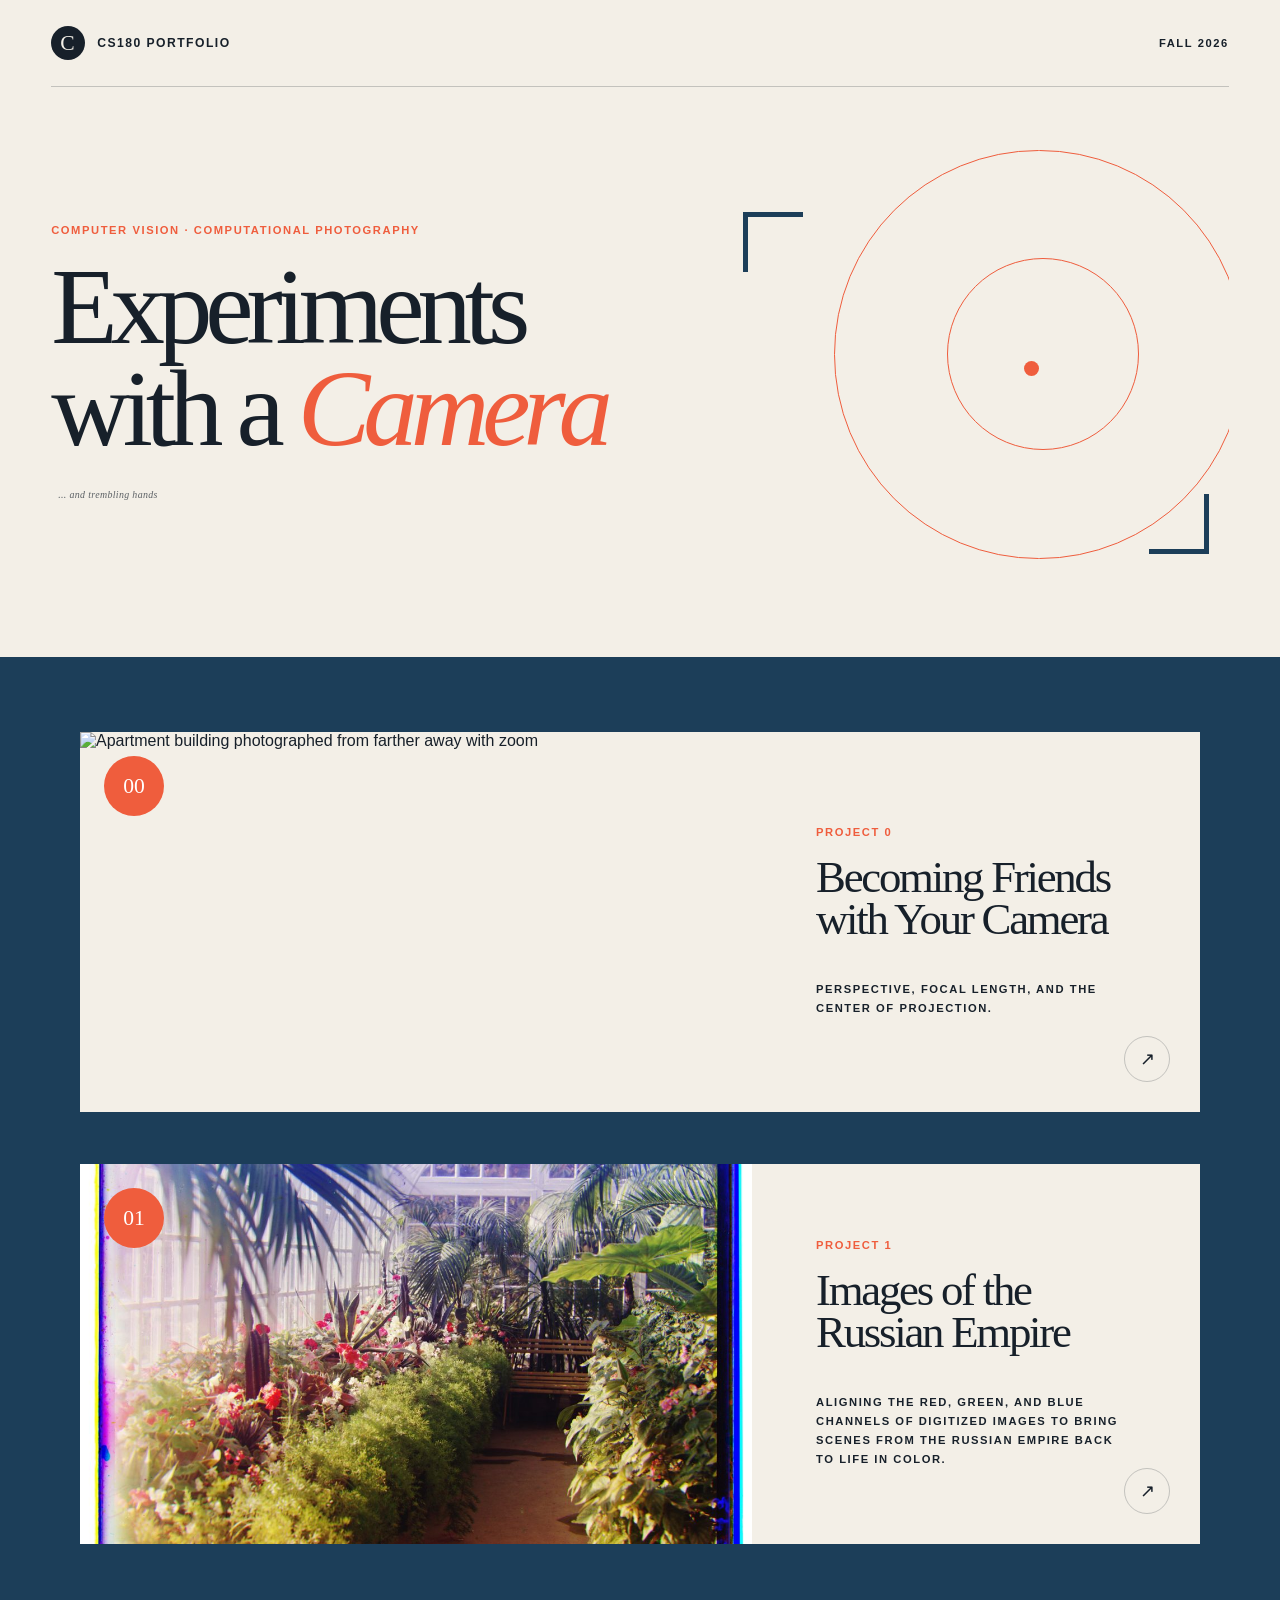
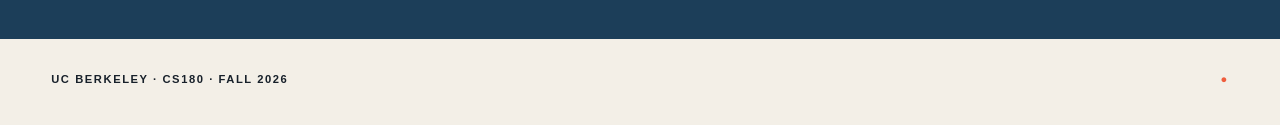
==== index.html @ 94a814d2 "project 1 done" ====
<!DOCTYPE html>
<html lang="en">
<head>
    <meta charset="UTF-8">
    <meta name="viewport" content="width=device-width, initial-scale=1.0">
    <meta name="description" content="CS180 computer vision and computational photography portfolio.">
    <title>CS180 Computer Vision Portfolio</title>
    <link rel="stylesheet" href="./style.css">
</head>
<body>
    <header class="site-header">
        <a class="wordmark" href="./index.html" aria-label="CS180 portfolio home">
            <span class="wordmark-mark">C</span>
            <span>CS180 Portfolio</span>
        </a>
        <span class="term">Fall 2026</span>
    </header>

    <main>
        <section class="hero">
            <div class="hero-copy">
                <p class="eyebrow">Computer Vision · Computational Photography</p>
                <h1>Experiments<br>with a <em>Camera</em></h1>
                <p class="hero-aside">... and trembling hands</p>
            </div>

            <div class="hero-art" aria-hidden="true">
                <span class="focus-ring focus-ring-large"></span>
                <span class="focus-ring focus-ring-small"></span>
                <span class="focus-dot"></span>
                <span class="frame-corner frame-corner-one"></span>
                <span class="frame-corner frame-corner-two"></span>
            </div>
        </section>

        <section class="project-section">
            <a class="project-card" href="./0/index.html">
                <div class="project-photo">
                    <img src="./0/media/architecture-far.jpeg" alt="Apartment building photographed from farther away with zoom">
                    <span class="project-index">00</span>
                </div>
                <div class="project-copy">
                    <p class="project-label">Project 0</p>
                    <h2>Becoming Friends with Your Camera</h2>
                    <p class="project-meta">Perspective, focal length, and the center of projection.</p>
                    <span class="project-arrow" aria-hidden="true">↗</span>
                </div>
            </a>

            <a class="project-card" href="./1/index.html">
                <div class="project-photo">
                    <img src="./1/media/orangerie-l2.jpg" alt="Colorized historical photograph of an orangerie">
                    <span class="project-index">01</span>
                </div>
                <div class="project-copy">
                    <p class="project-label">Project 1</p>
                    <h2>Images of the Russian Empire</h2>
                    <p class="project-meta">Aligning the red, green, and blue channels of digitized images to bring scenes from the Russian Empire back to life in color.</p>
                    <span class="project-arrow" aria-hidden="true">↗</span>
                </div>
            </a>
        </section>
    </main>

    <footer class="site-footer">
        <span>UC Berkeley · CS180 · Fall 2026</span>
        <span class="footer-mark" aria-hidden="true">●</span>
    </footer>
</body>
</html>
---- style.css ----
:root {
    --ink: #17202a;
    --paper: #f3efe7;
    --paper-deep: #e7e0d3;
    --accent: #ef5d3d;
    --blue: #1c3e59;
    --line: rgba(23, 32, 42, 0.22);
}

* {
    box-sizing: border-box;
}

html {
    scroll-behavior: smooth;
}

body {
    margin: 0;
    background: var(--paper);
    color: var(--ink);
    font-family: Arial, Helvetica, sans-serif;
}

a {
    color: inherit;
    text-decoration: none;
}

img {
    display: block;
    width: 100%;
}

.site-header,
.site-footer {
    display: flex;
    width: min(100% - 8vw, 1480px);
    margin: 0 auto;
    align-items: center;
    justify-content: space-between;
}

.site-header {
    padding: 26px 0;
    border-bottom: 1px solid var(--line);
}

.wordmark {
    display: inline-flex;
    align-items: center;
    gap: 12px;
    font-size: 0.76rem;
    font-weight: 700;
    letter-spacing: 0.12em;
    text-transform: uppercase;
}

.wordmark-mark {
    display: grid;
    width: 34px;
    height: 34px;
    place-items: center;
    border-radius: 50%;
    background: var(--ink);
    color: var(--paper);
    font-family: Georgia, 'Times New Roman', serif;
    font-size: 1.35rem;
    font-weight: 400;
    text-transform: none;
}

.term,
.eyebrow,
.project-label,
.project-meta,
.site-footer {
    font-size: 0.7rem;
    font-weight: 700;
    letter-spacing: 0.14em;
    text-transform: uppercase;
}

.hero {
    position: relative;
    display: grid;
    min-height: 570px;
    width: min(100% - 8vw, 1480px);
    margin: 0 auto;
    grid-template-columns: minmax(0, 1.15fr) minmax(370px, 0.85fr);
    align-items: center;
    overflow: hidden;
}

.hero-copy {
    position: relative;
    z-index: 2;
    padding: 76px 0 96px;
}

.eyebrow,
.project-label {
    margin: 0;
    color: var(--accent);
}

.hero h1 {
    margin: 20px 0 0;
    font-family: Georgia, 'Times New Roman', serif;
    font-size: clamp(4.25rem, 8.5vw, 8.85rem);
    font-weight: 400;
    line-height: 0.93;
    letter-spacing: -0.065em;
}

.hero h1 em {
    color: var(--accent);
    font-weight: 400;
}

.hero-aside {
    margin: 30px 0 0 7px;
    font-family: Georgia, 'Times New Roman', serif;
    font-size: clamp(0.62rem, 0.72vw, 0.76rem);
    font-style: italic;
    letter-spacing: 0.035em;
    opacity: 0.68;
}

.hero-art {
    position: relative;
    align-self: stretch;
}

.focus-ring {
    position: absolute;
    border: 1px solid var(--accent);
    border-radius: 50%;
}

.focus-ring-large {
    top: 11%;
    right: -3%;
    width: min(32vw, 460px);
    aspect-ratio: 1;
}

.focus-ring-small {
    top: 30%;
    right: 18%;
    width: min(15vw, 212px);
    aspect-ratio: 1;
}

.focus-dot {
    position: absolute;
    top: 48%;
    right: 38%;
    width: 15px;
    height: 15px;
    border-radius: 50%;
    background: var(--accent);
}

.frame-corner {
    position: absolute;
    width: 60px;
    height: 60px;
}

.frame-corner-one {
    top: 22%;
    left: 3%;
    border-top: 5px solid var(--blue);
    border-left: 5px solid var(--blue);
}

.frame-corner-two {
    right: 4%;
    bottom: 18%;
    border-right: 5px solid var(--blue);
    border-bottom: 5px solid var(--blue);
}

.project-section {
    padding: 75px 4vw 95px;
    background: var(--blue);
}

.project-card {
    display: grid;
    max-width: 1120px;
    margin: 0 auto;
    grid-template-columns: minmax(0, 1.2fr) minmax(360px, 0.8fr);
    background: var(--paper);
    transition: box-shadow 220ms ease, transform 220ms ease;
}

.project-card + .project-card {
    margin-top: 52px;
}

.project-card:hover {
    box-shadow: 0 30px 75px rgba(0, 0, 0, 0.26);
    transform: translateY(-6px);
}

.project-photo {
    position: relative;
    height: 380px;
    overflow: hidden;
}

.project-photo img {
    height: 100%;
    object-fit: cover;
    transition: transform 650ms ease;
}

.project-card:hover .project-photo img {
    transform: scale(1.025);
}

.project-index {
    position: absolute;
    top: 24px;
    left: 24px;
    display: grid;
    width: 60px;
    height: 60px;
    place-items: center;
    border-radius: 50%;
    background: var(--accent);
    color: white;
    font-family: Georgia, 'Times New Roman', serif;
    font-size: 1.35rem;
}

.project-copy {
    position: relative;
    display: flex;
    height: 380px;
    padding: clamp(34px, 5vw, 70px);
    flex-direction: column;
    justify-content: center;
}

.project-copy h2 {
    max-width: 450px;
    margin: 18px 0 40px;
    font-family: Georgia, 'Times New Roman', serif;
    font-size: clamp(2.25rem, 3.5vw, 4.15rem);
    font-weight: 400;
    line-height: 0.94;
    letter-spacing: -0.05em;
}

.project-meta {
    max-width: 360px;
    margin: 0;
    line-height: 1.7;
}

.project-arrow {
    position: absolute;
    right: 30px;
    bottom: 30px;
    display: grid;
    width: 46px;
    height: 46px;
    place-items: center;
    border: 1px solid var(--line);
    border-radius: 50%;
    font-size: 1.15rem;
}

.site-footer {
    padding: 34px 0 40px;
}

.footer-mark {
    color: var(--accent);
}

@media (max-width: 850px) {
    .hero {
        min-height: 640px;
        grid-template-columns: 1fr;
    }

    .hero-copy {
        padding-bottom: 40px;
    }

    .hero-art {
        position: absolute;
        right: 0;
        bottom: 0;
        width: 50%;
        height: 44%;
    }

    .focus-ring-large {
        width: 290px;
    }

    .focus-ring-small {
        width: 136px;
    }

    .project-card {
        grid-template-columns: 1fr;
    }

    .project-photo {
        height: 360px;
    }

    .project-copy {
        height: auto;
        min-height: 300px;
    }
}

@media (max-width: 560px) {
    .site-header,
    .site-footer,
    .hero {
        width: min(100% - 44px, 1480px);
    }

    .term {
        display: none;
    }

    .hero {
        min-height: 560px;
    }

    .hero h1 {
        font-size: clamp(3.55rem, 18vw, 5.25rem);
    }

    .project-section {
        padding: 53px 22px 61px;
    }

    .project-photo {
        min-height: 350px;
    }

    .project-copy {
        min-height: 380px;
        padding: 36px 28px 68px;
    }

    .project-copy h2 {
        font-size: 3rem;
    }

    .site-footer {
        line-height: 1.6;
    }
}

@media (prefers-reduced-motion: reduce) {
    *,
    *::before,
    *::after {
        scroll-behavior: auto !important;
        transition-duration: 0.01ms !important;
    }
}

@media print {
    body {
        background: white;
    }

    .project-card {
        break-inside: avoid;
    }
}
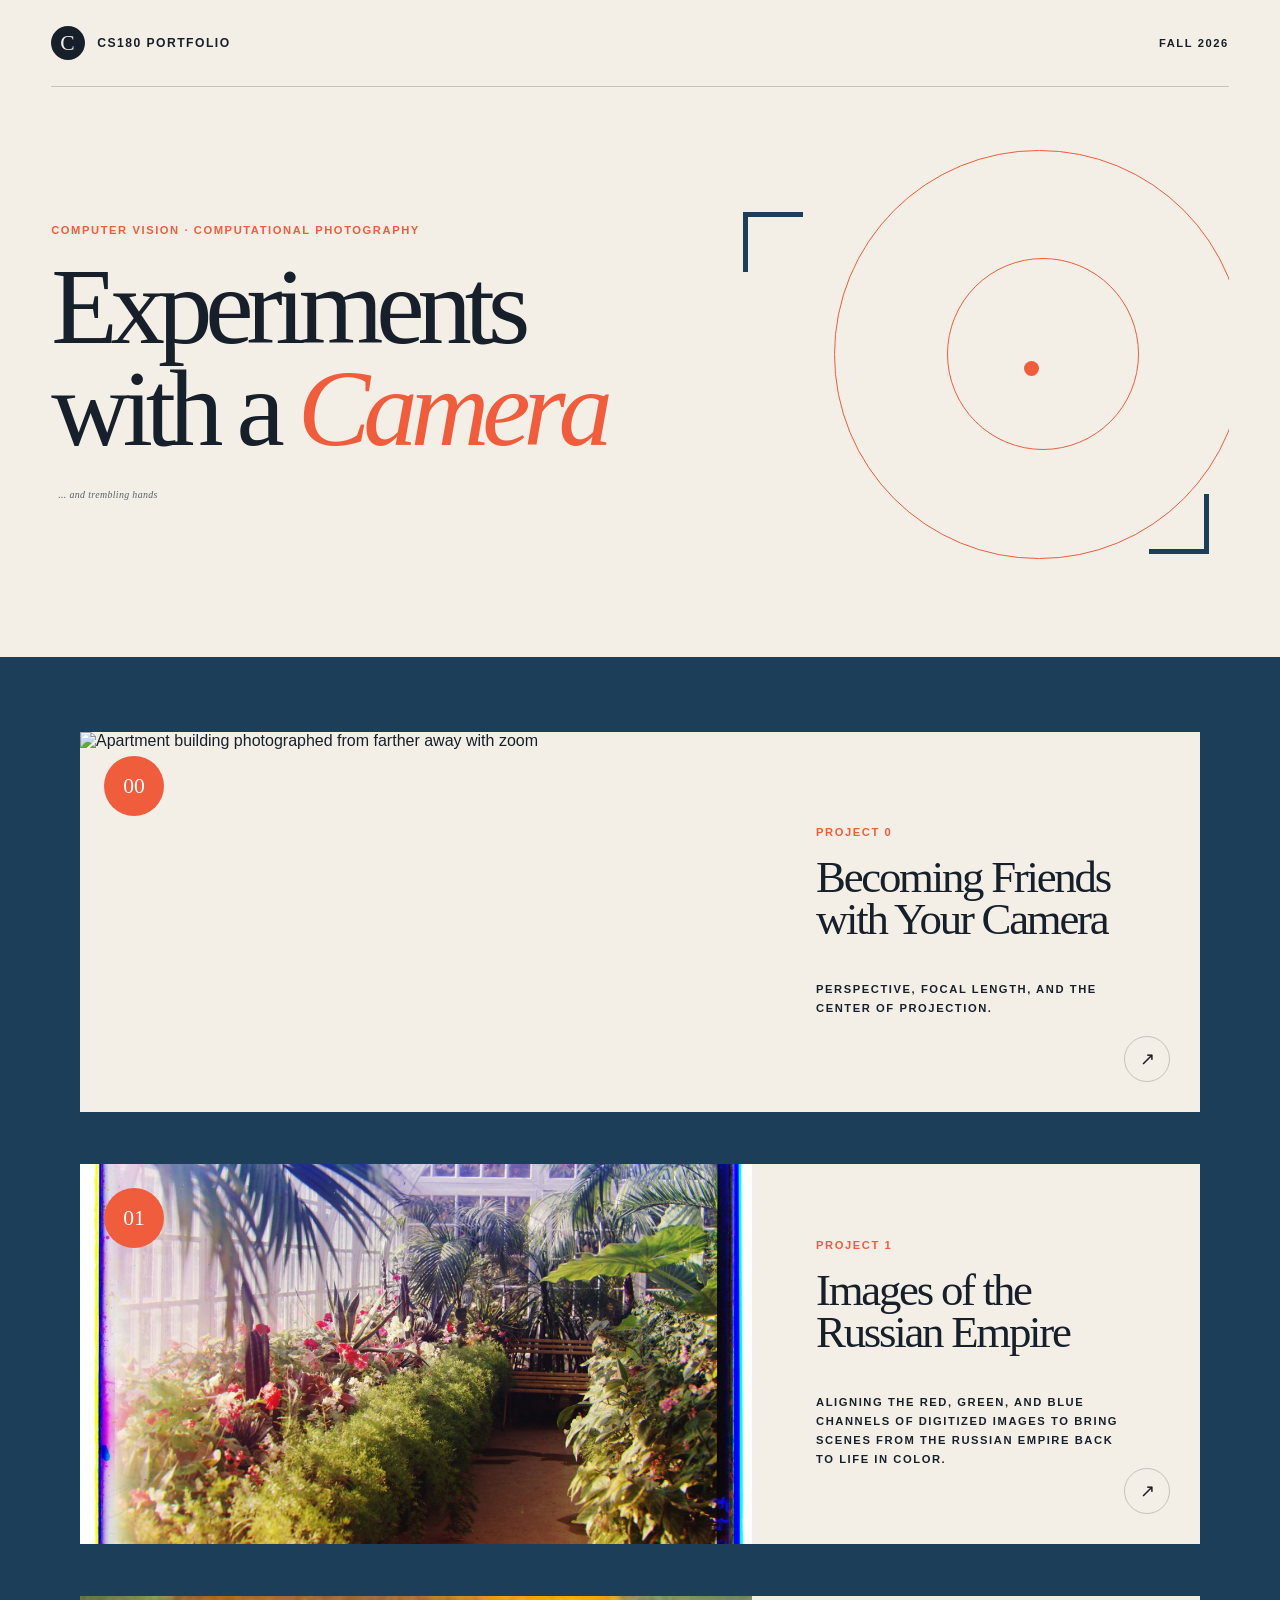
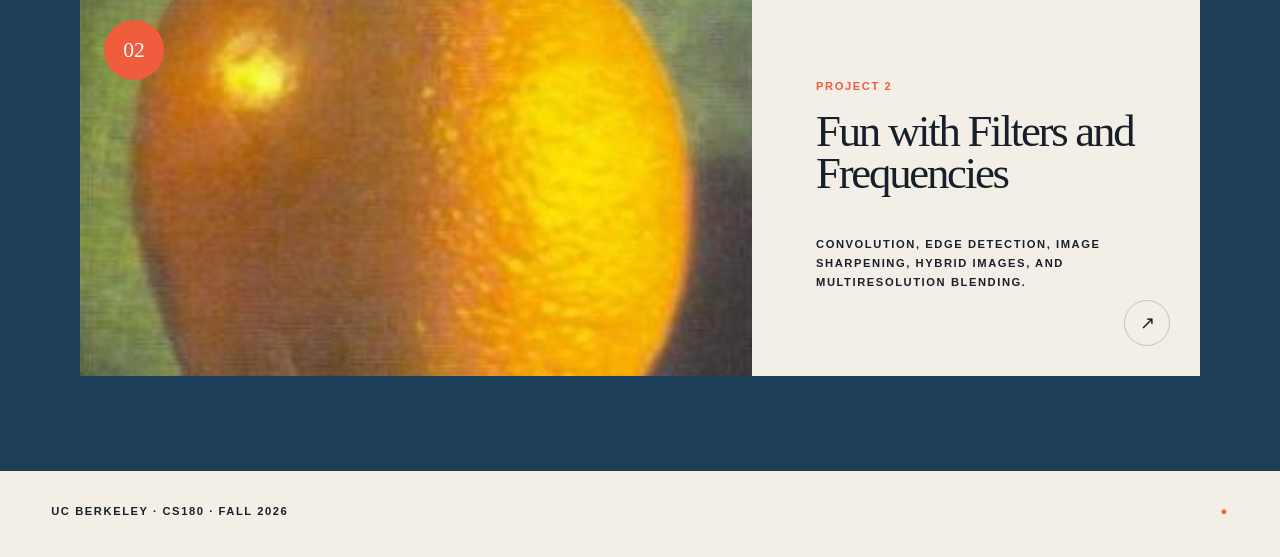
==== commit 3b62c617: "finished project 2" ====
--- a/index.html
+++ b/index.html
@@ -59,6 +59,19 @@
                     <span class="project-arrow" aria-hidden="true">↗</span>
                 </div>
             </a>
+
+            <a class="project-card" href="./2/index.html">
+                <div class="project-photo">
+                    <img src="./2/media/orapple_multiresolution.jpg" alt="Apple and orange blended using multiresolution blending">
+                    <span class="project-index">02</span>
+                </div>
+                <div class="project-copy">
+                    <p class="project-label">Project 2</p>
+                    <h2>Fun with Filters and Frequencies</h2>
+                    <p class="project-meta">Convolution, edge detection, image sharpening, hybrid images, and multiresolution blending.</p>
+                    <span class="project-arrow" aria-hidden="true">↗</span>
+                </div>
+            </a>
         </section>
     </main>
 
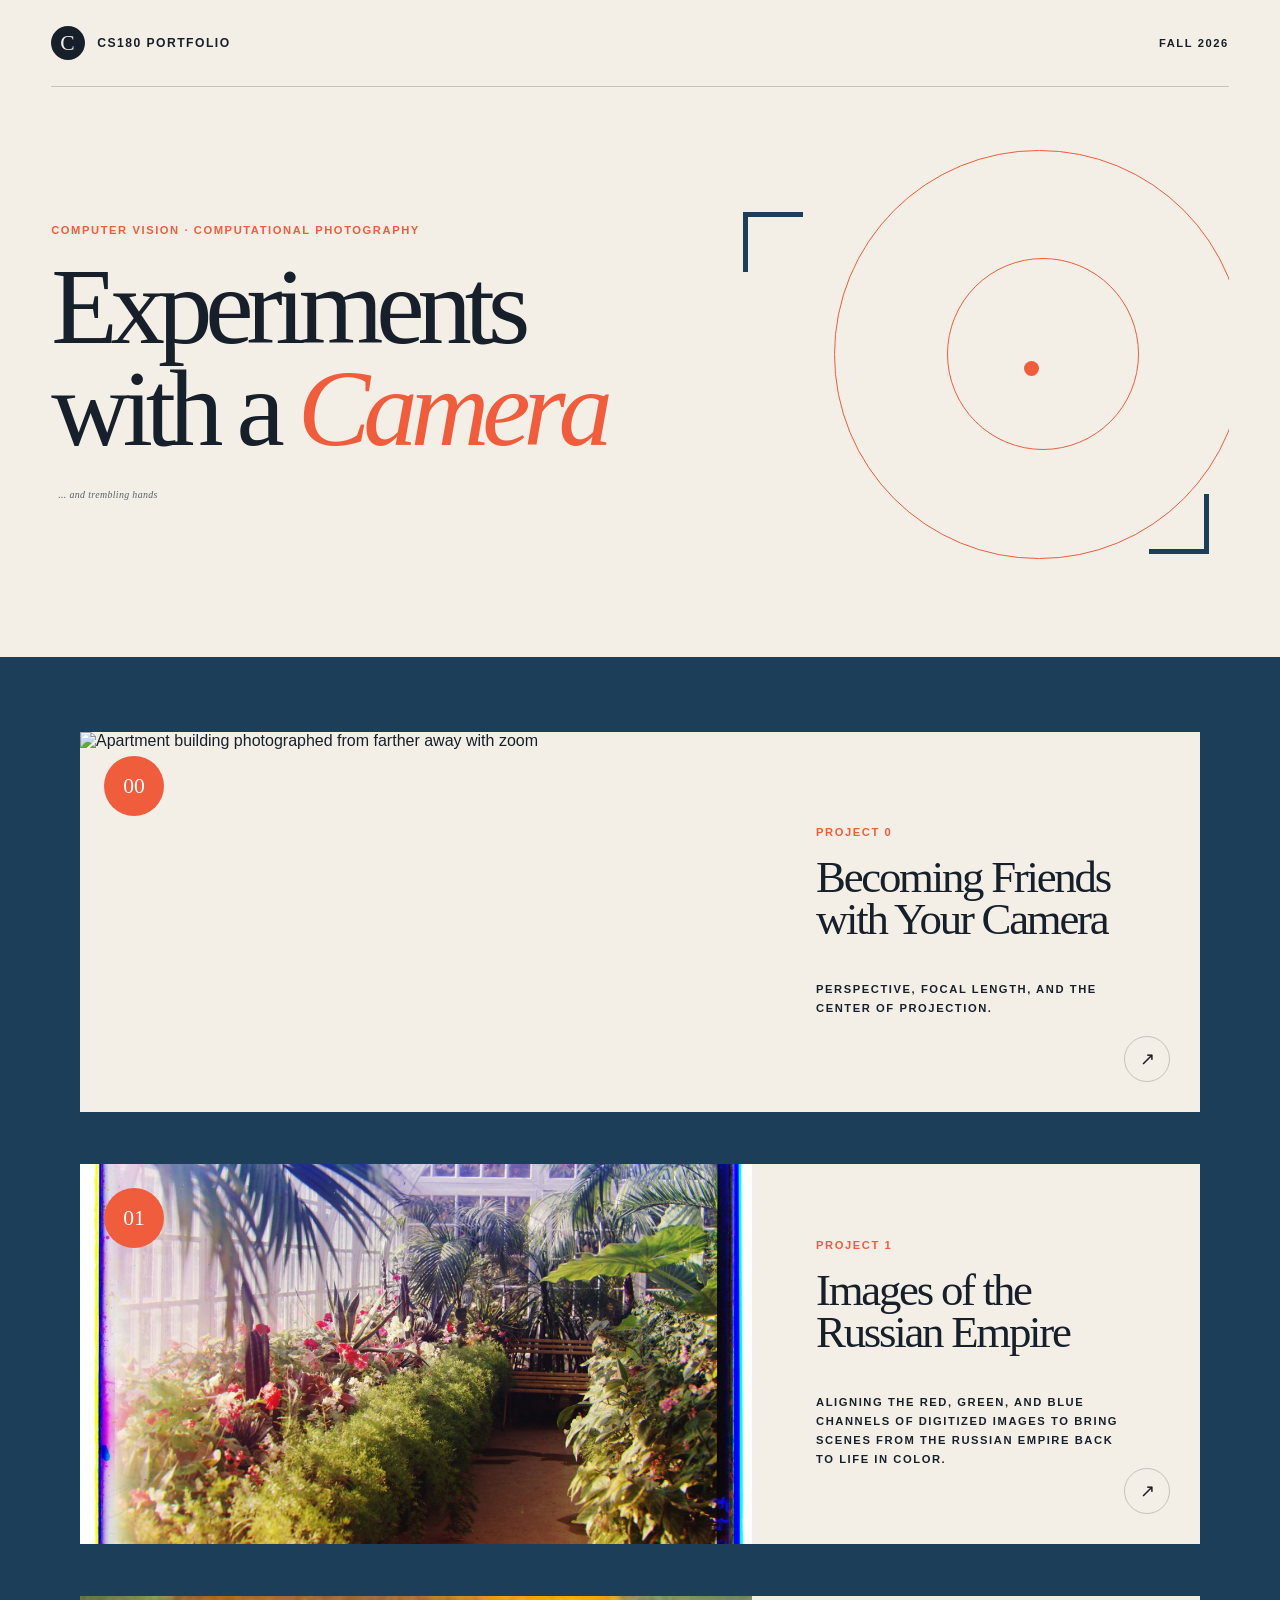
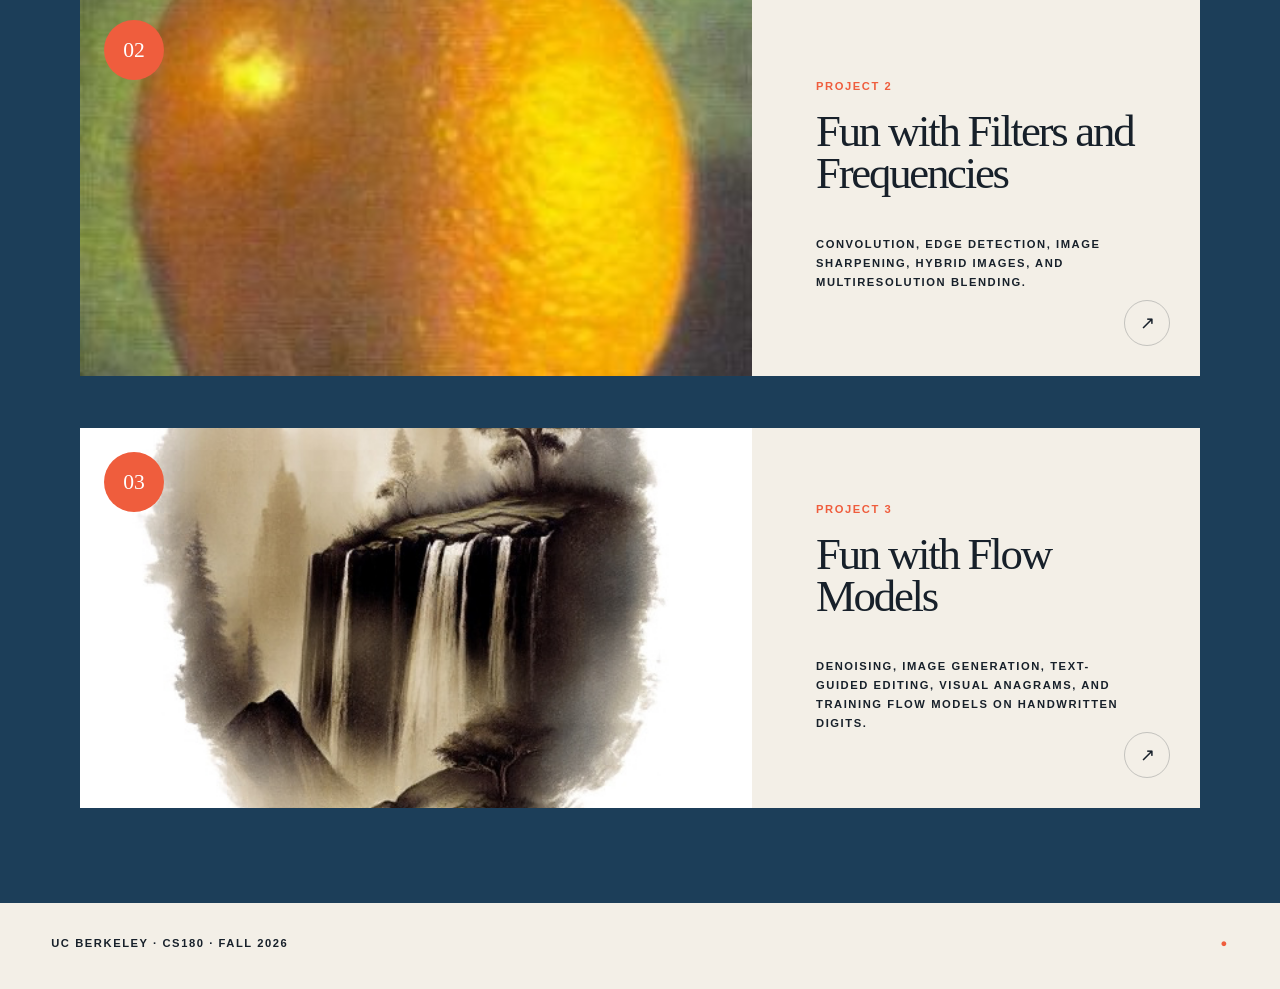
==== commit 2728e24f: "finished project 3" ====
--- a/index.html
+++ b/index.html
@@ -72,6 +72,18 @@
                     <span class="project-arrow" aria-hidden="true">↗</span>
                 </div>
             </a>
+            <a class="project-card" href="./3/index.html">
+                <div class="project-photo">
+                    <img src="./3/media/hybrid-skull-waterfall.jpg" alt="Generated hybrid showing a waterfall up close and a skull from a distance">
+                    <span class="project-index">03</span>
+                </div>
+                <div class="project-copy">
+                    <p class="project-label">Project 3</p>
+                    <h2>Fun with Flow Models</h2>
+                    <p class="project-meta">Denoising, image generation, text-guided editing, visual anagrams, and training flow models on handwritten digits.</p>
+                    <span class="project-arrow" aria-hidden="true">↗</span>
+                </div>
+            </a>
         </section>
     </main>
 
